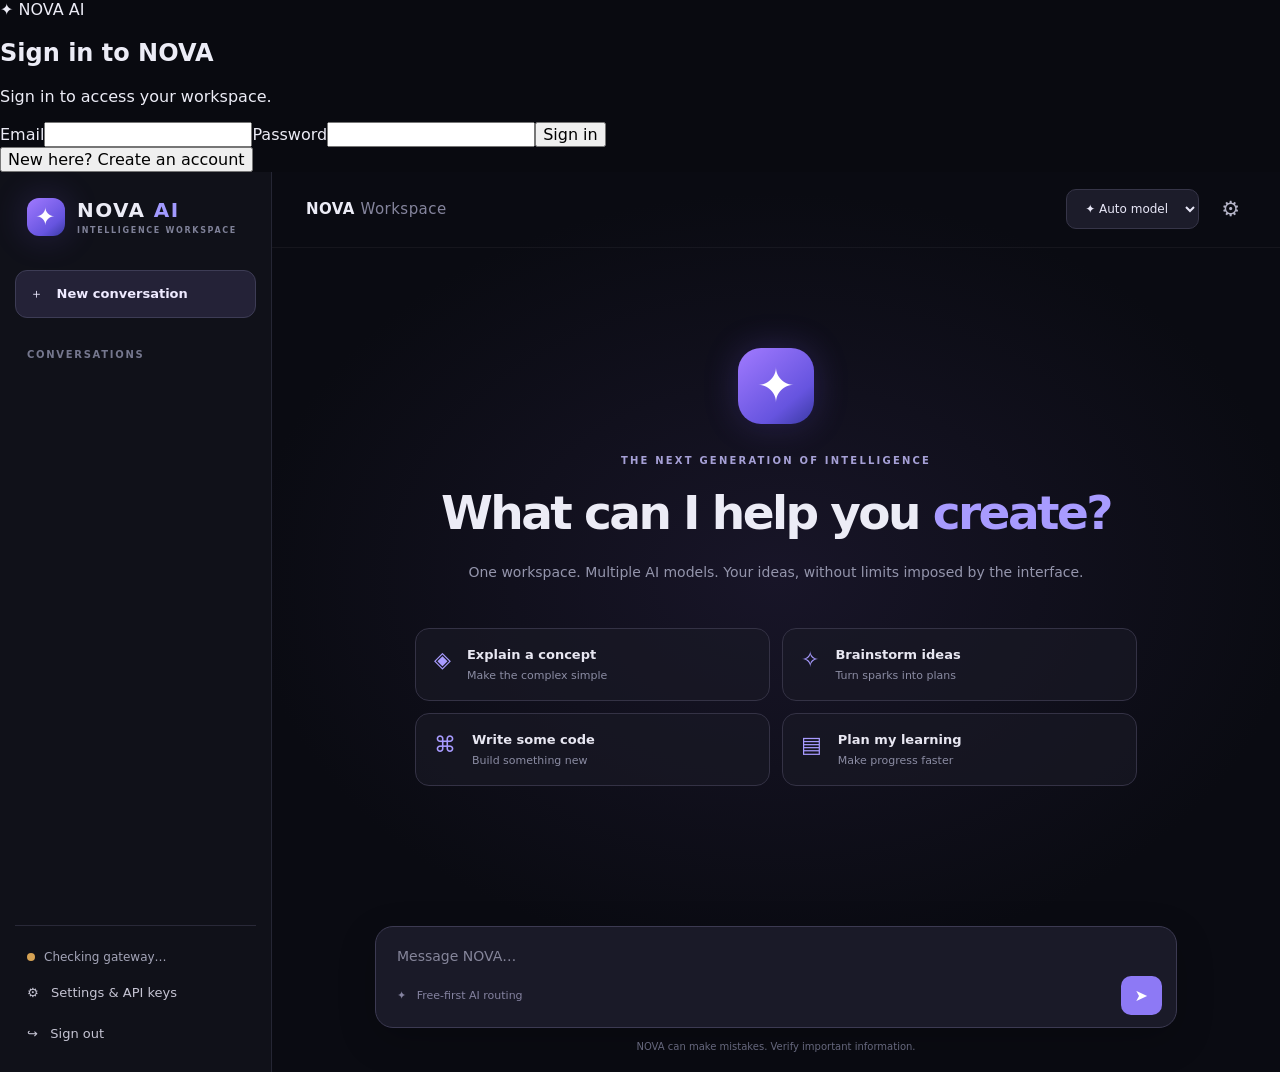
==== frontend/index.html @ 5a1a6cc8 "Remove account creation from workspace settings" ====
<!doctype html>
<html lang="en"><head><meta charset="UTF-8"><meta name="viewport" content="width=device-width,initial-scale=1"><meta name="theme-color" content="#0a0b12"><meta name="description" content="NOVA AI — one workspace for multiple free-first AI models."><title>NOVA AI — Your AI workspace</title><link rel="stylesheet" href="./styles.css"></head>
<body><section id="authScreen" class="auth-screen"><div class="auth-card"><div class="auth-brand">✦ NOVA <span>AI</span></div><h1 id="authTitle">Sign in to NOVA</h1><p id="authSubtitle">Sign in or create an account to access your workspace.</p><form id="authForm"><label>Email</label><input id="authEmail" type="email" required autocomplete="username"><label>Password</label><input id="authPassword" type="password" required autocomplete="current-password"><button id="authSubmit" class="auth-primary" type="submit">Sign in</button></form><button id="authSwitch" class="auth-switch" type="button">New here? Create an account</button><div id="authFeedback"></div></div></section><div class="shell" id="workspace" hidden><aside class="sidebar" id="sidebar"><div class="brand"><div class="brand-mark">✦</div><div>NOVA <span>AI</span><small>INTELLIGENCE WORKSPACE</small></div><button class="icon mobile-only" id="closeSidebar" aria-label="Close menu">×</button></div><button id="newChat" class="new-chat">＋ &nbsp; New conversation</button><div class="section-title">CONVERSATIONS</div><div id="history" class="history"></div><div class="sidebar-bottom"><div class="small-status"><span class="status-dot"></span><span id="connection">Checking gateway…</span></div><button class="settings-trigger" id="openSettings">⚙ &nbsp; Settings & API keys</button><button class="settings-trigger" id="signOut">↪ &nbsp; Sign out</button></div></aside><div class="overlay" id="overlay"></div>
<main class="main"><header class="topbar"><button class="icon mobile-only" id="openSidebar" aria-label="Open menu">☰</button><div class="header-title">NOVA <span>Workspace</span></div><div class="top-actions"><select id="model" aria-label="Choose AI model"><option value="auto">✦ Auto model</option></select><button id="openSettingsTop" class="icon" title="Settings" aria-label="Settings">⚙</button></div></header>
<div id="chat" class="chat"><div class="welcome" id="welcome"><div class="hero-mark">✦</div><div class="eyebrow">THE NEXT GENERATION OF INTELLIGENCE</div><h1>What can I help you <em>create?</em></h1><p>One workspace. Multiple AI models. Your ideas, without limits imposed by the interface.</p><div class="suggestions"><button data-prompt="Explain a difficult concept in simple terms">◈ <span>Explain a concept<small>Make the complex simple</small></span></button><button data-prompt="Help me brainstorm a creative app idea">✧ <span>Brainstorm ideas<small>Turn sparks into plans</small></span></button><button data-prompt="Help me write clean Python code for a useful project">⌘ <span>Write some code<small>Build something new</small></span></button><button data-prompt="Create a detailed study plan for my next exam">▤ <span>Plan my learning<small>Make progress faster</small></span></button></div></div><div id="messages" class="messages" aria-live="polite"></div></div>
<div class="composer-area"><form id="chatForm" class="composer"><textarea id="prompt" rows="1" placeholder="Message NOVA…" aria-label="Message NOVA" required></textarea><div class="composer-bottom"><div class="composer-hint">✦ &nbsp; Free-first AI routing</div><button id="send" type="submit" aria-label="Send message">➤</button></div></form><p class="disclaimer">NOVA can make mistakes. Verify important information.</p></div></main></div>
<dialog id="settings"><form method="dialog" class="settings-head"><h2>Workspace settings</h2><button class="icon" aria-label="Close">×</button></form><div class="settings-body"><p class="muted">Connect to your own NOVA gateway. Secrets are held in this tab's memory only and are cleared on refresh.</p><label for="apiUrl">Gateway URL</label><input id="apiUrl" type="url" placeholder="http://localhost:8000"><p id="accountStatus" class="muted">Signed in.</p><h3>Bring your own provider keys</h3><p class="muted">Only enter keys when you trust your gateway. Keys are sent directly to the configured gateway over HTTPS (or localhost HTTP).</p><div id="providerInputs"></div><button class="primary" id="saveSettings">Save for this tab</button><div id="settingsFeedback" role="status"></div><h3>Gateway status</h3><div id="providers" class="provider-list">Not connected</div></div></dialog><script src="./app.js" defer></script></body></html>
---- frontend/styles.css ----
:root{font-family:Inter,ui-sans-serif,system-ui,-apple-system,"Segoe UI",sans-serif;color:#ececf6;background:#090a10;font-synthesis:none}*{box-sizing:border-box}body{margin:0}button,input,textarea,select{font:inherit}button{cursor:pointer}button:disabled{opacity:.5;cursor:not-allowed}.shell{display:flex;height:100dvh;min-height:480px}.sidebar{width:272px;flex-shrink:0;background:#101119;border-right:1px solid #252634;display:flex;flex-direction:column;padding:26px 15px 18px}.brand{display:flex;align-items:center;gap:12px;font-size:20px;font-weight:850;letter-spacing:.07em;padding:0 12px 34px}.brand span{color:#a29aff}.brand small{display:block;font-size:8px;letter-spacing:.21em;color:#7f8198;margin-top:4px}.brand-mark,.hero-mark{display:grid;place-items:center;color:white;background:linear-gradient(140deg,#a17aff,#6654df 70%,#3939a2);box-shadow:0 0 35px #7b5cf23b}.brand-mark{height:38px;width:38px;border-radius:12px;font-size:24px}.new-chat{border:1px solid #3d3c55;color:#eeeaff;background:#242237;border-radius:12px;text-align:left;padding:14px;font-size:13px;font-weight:650}.new-chat:hover,.history button:hover{background:#302d45}.section-title{font-size:10px;font-weight:750;color:#75778e;letter-spacing:.17em;margin:31px 12px 13px}.history{overflow:auto;flex:1;display:flex;flex-direction:column;gap:4px}.history button{width:100%;border:0;border-radius:10px;background:transparent;color:#a6a7b9;padding:12px;text-align:left;overflow:hidden;text-overflow:ellipsis;white-space:nowrap;font-size:13px}.history button.active{background:#252438;color:#fff}.sidebar-bottom{border-top:1px solid #292938;padding-top:16px}.small-status{display:flex;gap:9px;align-items:center;font-size:12px;color:#a3a4b7;padding:8px 12px}.status-dot{width:8px;height:8px;border-radius:50%;background:#d5a254}.status-dot.online{background:#59d4a3}.settings-trigger{background:none;border:0;color:#c5c4d3;text-align:left;padding:13px 12px;width:100%;font-size:13px}.main{flex:1;min-width:0;display:flex;flex-direction:column;background:radial-gradient(ellipse 55% 45% at 50% 45%,#181528 0%,#0a0b12 95%)}.topbar{height:76px;border-bottom:1px solid #ffffff0c;display:flex;align-items:center;justify-content:space-between;padding:0 34px}.header-title{font-weight:800;letter-spacing:.03em;font-size:15px}.header-title span{font-weight:450;color:#85859d}.top-actions{display:flex;align-items:center;gap:16px}select{background:#1c1c2a;color:#e8e7f7;border:1px solid #363548;border-radius:10px;padding:11px 14px;max-width:240px;font-size:12px}.icon{background:transparent;border:0;color:#b4b3c6;font-size:21px;padding:6px}.chat{overflow-y:auto;flex:1;min-height:0;display:flex;flex-direction:column}.welcome{margin:auto;padding:50px 24px 20px;text-align:center;width:100%;max-width:770px}.hero-mark{width:76px;height:76px;border-radius:23px;font-size:47px;margin:0 auto 31px}.eyebrow{font-size:10px;color:#a6a0d6;letter-spacing:.22em;font-weight:800}.welcome h1{font-size:clamp(30px,4vw,47px);letter-spacing:-.055em;line-height:1.2;font-weight:700;margin:19px 0}.welcome em{font-style:normal;color:#a89bff}.welcome p{font-size:14px;color:#9495ac;line-height:1.8}.suggestions{display:grid;grid-template-columns:repeat(2,1fr);gap:12px;margin-top:43px}.suggestions button{background:#191925a6;border:1px solid #343245;border-radius:14px;color:#a89bff;text-align:left;padding:18px;display:flex;gap:16px;font-size:22px}.suggestions button:hover{border-color:#7f70b9;background:#232135}.suggestions span{font-size:13px;color:#e8e7f2;font-weight:650}.suggestions small{display:block;color:#8b8ca3;font-size:11px;font-weight:400;margin-top:7px}.messages{width:min(100%,850px);margin:0 auto;padding:30px 24px;display:flex;flex-direction:column;gap:28px}.message{max-width:90%;line-height:1.75;font-size:14px;overflow-wrap:anywhere;white-space:pre-wrap}.message.user{align-self:flex-end;background:#2c2945;border:1px solid #4b426c;border-radius:18px 18px 4px 18px;padding:14px 18px}.message.assistant{align-self:flex-start;padding:6px 2px}.message.assistant:before{content:"✦ NOVA";display:block;color:#a79aff;font-size:11px;letter-spacing:.1em;font-weight:800;margin-bottom:9px}.message.error{color:#ffb5bd}.message-meta{display:block;color:#85839c;font-size:10px;margin-top:12px}.composer-area{width:min(100%,850px);padding:10px 24px 20px;margin:0 auto}.composer{background:#1a1a28;border:1px solid #3c3a52;border-radius:18px;padding:13px 14px 12px;box-shadow:0 12px 38px #0003}.composer:focus-within{border-color:#7866b6}.composer textarea{display:block;width:100%;resize:none;max-height:180px;overflow:auto;min-height:36px;background:none;border:0;outline:none;color:white;padding:8px 7px;font-size:14px}.composer textarea::placeholder{color:#85859a}.composer-bottom{display:flex;justify-content:space-between;align-items:center}.composer-hint{font-size:11px;color:#8583a0;padding-left:7px}.composer button,.primary{border:0;border-radius:10px;background:#8d79f5;color:#fff;padding:10px 14px;font-weight:750}.composer button:hover,.primary:hover{background:#a18fff}.disclaimer{text-align:center;color:#66677d;font-size:10px;margin:13px 0 0}.mobile-only{display:none}.overlay{display:none}dialog{background:#151622;border:1px solid #3a3951;border-radius:18px;color:#efeffa;width:min(500px,calc(100vw - 24px));max-height:88vh;padding:0;box-shadow:0 25px 80px #000a}dialog::backdrop{background:#05050bc9}.settings-head{display:flex;justify-content:space-between;align-items:center;border-bottom:1px solid #333245;padding:16px 22px}.settings-head h2{font-size:18px;margin:0}.settings-body{padding:22px;overflow:auto;max-height:calc(88vh - 65px)}.settings-body label{display:block;font-size:12px;margin:17px 0 7px;color:#d4d2e6}.settings-body input{width:100%;background:#202130;border:1px solid #414056;border-radius:9px;padding:12px;color:#fff;outline:none}.settings-body input:focus{border-color:#9584e9}.settings-body h3{font-size:14px;margin:24px 0 8px}.muted{font-size:12px;line-height:1.7;color:#9999ae}.primary{margin-top:20px;width:100%}.provider-list{font-size:12px;line-height:2;color:#a8a6bf}#settingsFeedback{font-size:12px;color:#a89bff;margin-top:12px}@media(max-width:740px){.sidebar{position:fixed;z-index:5;left:0;top:0;bottom:0;transform:translateX(-100%);transition:transform .2s;width:280px}.sidebar.open{transform:translateX(0)}.overlay.show{display:block;position:fixed;inset:0;background:#0009;z-index:4}.mobile-only{display:block}.brand .mobile-only{margin-left:auto}.topbar{padding:0 17px;height:66px;gap:12px}.header-title{margin-right:auto;font-size:13px}.top-actions{gap:5px}select{max-width:145px;padding:9px 5px}.welcome{padding:28px 17px}.welcome h1{font-size:31px}.suggestions{gap:8px;margin-top:27px}.suggestions button{padding:13px 9px;gap:8px;font-size:17px}.suggestions span{font-size:11px}.suggestions small{font-size:10px}.composer-area{padding:8px 12px 12px}.messages{padding:24px 17px}.message{max-width:96%}}
/* NOVA account controls */
.account-actions{display:flex;flex-wrap:wrap;gap:10px;align-items:center;margin-top:16px}
.account-actions button{appearance:none;-webkit-appearance:none;border:1px solid #48465f;border-radius:10px;background:#242337;color:#e9e7f8;padding:11px 18px;min-height:44px;font-size:13px;font-weight:650;line-height:1.2;transition:background .15s,border-color .15s,transform .15s}
.account-actions button:hover{background:#302d49;border-color:#7770a6}
.account-actions button:active{transform:translateY(1px)}
.account-actions #registerAccount{flex:1 0 100%;border-color:transparent;background:#8d79f5;color:#fff;font-size:14px}
.account-actions #registerAccount:hover{background:#a18fff}
.account-actions #loginAccount{background:#29273d;border-color:#635b8b;color:#f1efff}
.account-actions #logoutAccount{background:transparent;border-color:#48465f;color:#b9b7ca}
#accountStatus{min-height:22px;margin-top:12px;font-size:12px;line-height:1.6;color:#aaa7c2;overflow-wrap:anywhere}
@media(max-width:740px){.account-actions{gap:8px}.account-actions button{flex:1 1 auto;min-width:0}.account-actions #registerAccount{flex-basis:100%}}
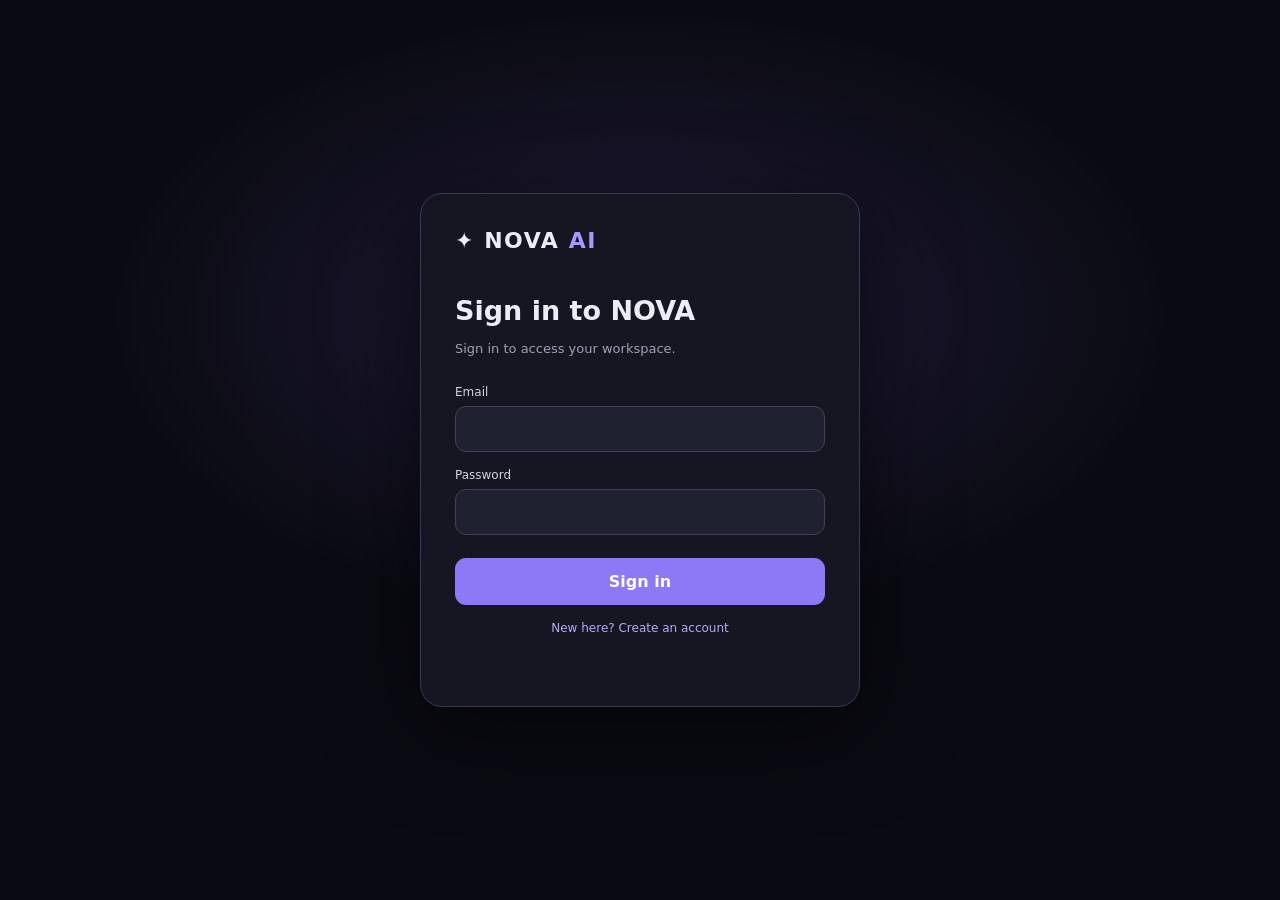
==== commit 73775316: "Add opt-in remember provider keys setting" ====
--- a/frontend/index.html
+++ b/frontend/index.html
@@ -4,4 +4,4 @@
 <main class="main"><header class="topbar"><button class="icon mobile-only" id="openSidebar" aria-label="Open menu">☰</button><div class="header-title">NOVA <span>Workspace</span></div><div class="top-actions"><select id="model" aria-label="Choose AI model"><option value="auto">✦ Auto model</option></select><button id="openSettingsTop" class="icon" title="Settings" aria-label="Settings">⚙</button></div></header>
 <div id="chat" class="chat"><div class="welcome" id="welcome"><div class="hero-mark">✦</div><div class="eyebrow">THE NEXT GENERATION OF INTELLIGENCE</div><h1>What can I help you <em>create?</em></h1><p>One workspace. Multiple AI models. Your ideas, without limits imposed by the interface.</p><div class="suggestions"><button data-prompt="Explain a difficult concept in simple terms">◈ <span>Explain a concept<small>Make the complex simple</small></span></button><button data-prompt="Help me brainstorm a creative app idea">✧ <span>Brainstorm ideas<small>Turn sparks into plans</small></span></button><button data-prompt="Help me write clean Python code for a useful project">⌘ <span>Write some code<small>Build something new</small></span></button><button data-prompt="Create a detailed study plan for my next exam">▤ <span>Plan my learning<small>Make progress faster</small></span></button></div></div><div id="messages" class="messages" aria-live="polite"></div></div>
 <div class="composer-area"><form id="chatForm" class="composer"><textarea id="prompt" rows="1" placeholder="Message NOVA…" aria-label="Message NOVA" required></textarea><div class="composer-bottom"><div class="composer-hint">✦ &nbsp; Free-first AI routing</div><button id="send" type="submit" aria-label="Send message">➤</button></div></form><p class="disclaimer">NOVA can make mistakes. Verify important information.</p></div></main></div>
-<dialog id="settings"><form method="dialog" class="settings-head"><h2>Workspace settings</h2><button class="icon" aria-label="Close">×</button></form><div class="settings-body"><p class="muted">Connect to your own NOVA gateway. Secrets are held in this tab's memory only and are cleared on refresh.</p><label for="apiUrl">Gateway URL</label><input id="apiUrl" type="url" placeholder="http://localhost:8000"><p id="accountStatus" class="muted">Signed in.</p><h3>Bring your own provider keys</h3><p class="muted">Only enter keys when you trust your gateway. Keys are sent directly to the configured gateway over HTTPS (or localhost HTTP).</p><div id="providerInputs"></div><button class="primary" id="saveSettings">Save for this tab</button><div id="settingsFeedback" role="status"></div><h3>Gateway status</h3><div id="providers" class="provider-list">Not connected</div></div></dialog><script src="./app.js" defer></script></body></html>+<dialog id="settings"><form method="dialog" class="settings-head"><h2>Workspace settings</h2><button class="icon" aria-label="Close">×</button></form><div class="settings-body"><p class="muted">Connect to your own NOVA gateway. Secrets are held in this tab's memory only and are cleared on refresh.</p><label for="apiUrl">Gateway URL</label><input id="apiUrl" type="url" placeholder="http://localhost:8000"><p id="accountStatus" class="muted">Signed in.</p><h3>Bring your own provider keys</h3><p class="muted">Provider keys are sent to your gateway over HTTPS. You can optionally remember them in this browser for this account. Browser storage is not encrypted, so only enable this on a device you trust.</p><label class="remember-keys"><input id="rememberProviderKeys" type="checkbox" checked> Remember provider keys on this device</label><div id="providerInputs"></div><button class="primary" id="saveSettings">Save settings</button><div id="settingsFeedback" role="status"></div><h3>Gateway status</h3><div id="providers" class="provider-list">Not connected</div></div></dialog><script src="./app.js" defer></script></body></html>
--- a/frontend/styles.css
+++ b/frontend/styles.css
@@ -10,3 +10,12 @@
 .account-actions #logoutAccount{background:transparent;border-color:#48465f;color:#b9b7ca}
 #accountStatus{min-height:22px;margin-top:12px;font-size:12px;line-height:1.6;color:#aaa7c2;overflow-wrap:anywhere}
 @media(max-width:740px){.account-actions{gap:8px}.account-actions button{flex:1 1 auto;min-width:0}.account-actions #registerAccount{flex-basis:100%}}
+
+.auth-screen{min-height:100dvh;display:grid;place-items:center;padding:24px;background:radial-gradient(ellipse 55% 45% at 50% 35%,#211b3a 0%,#0a0b12 75%)}
+.auth-card{width:min(440px,100%);padding:34px;background:#151622;border:1px solid #39364f;border-radius:22px;box-shadow:0 24px 90px #0008}
+.auth-brand{font-size:22px;font-weight:850;letter-spacing:.07em;margin-bottom:42px}.auth-brand span{color:#a29aff}
+.auth-card h1{font-size:27px;margin:12px 0}.auth-card p{font-size:13px;color:#a09fb5;line-height:1.7;margin:0 0 25px}
+.auth-card label{display:block;font-size:12px;color:#d4d2e6;margin:16px 0 7px}.auth-card input{width:100%;background:#202130;border:1px solid #414056;border-radius:11px;padding:14px;color:#fff;outline:none;font-size:14px}.auth-card input:focus{border-color:#9584e9}
+.auth-primary{width:100%;border:0;border-radius:11px;background:#8d79f5;color:white;padding:14px;font-weight:750;margin-top:23px}.auth-switch{display:block;width:100%;border:0;background:transparent;color:#b6aaff;padding:16px 8px 5px;font-size:12px}
+#authFeedback{min-height:22px;color:#ffb5bd;font-size:12px;margin-top:10px}[hidden]{display:none!important}
+@media(max-width:520px){.auth-screen{padding:16px}.auth-card{padding:26px 22px;border-radius:18px}}
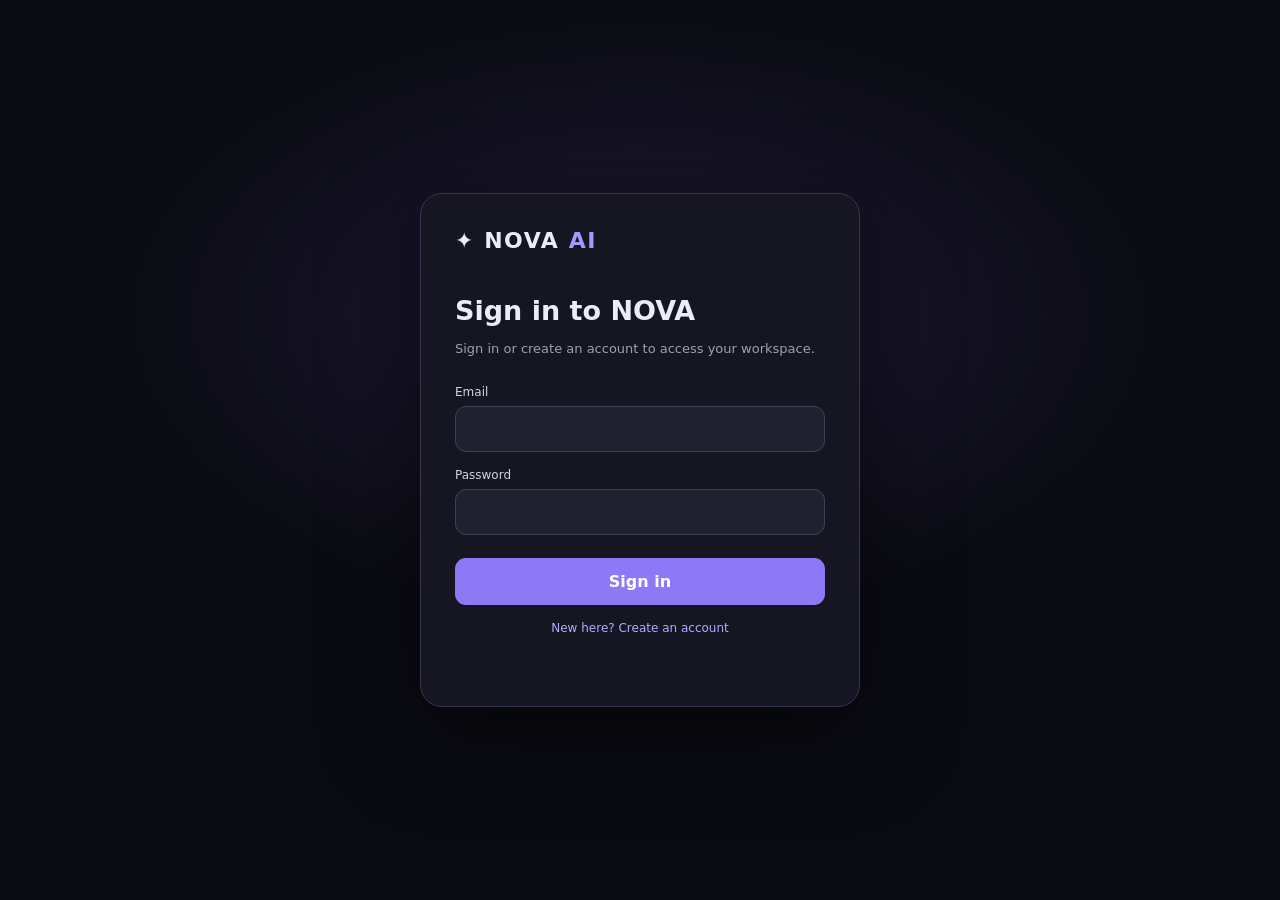
==== commit 74a8b8ff: "Remove admin-only Answer Guard controls from user settings" ====
--- a/frontend/index.html
+++ b/frontend/index.html
@@ -1,7 +1,7 @@
 <!doctype html>
 <html lang="en"><head><meta charset="UTF-8"><meta name="viewport" content="width=device-width,initial-scale=1"><meta name="theme-color" content="#0a0b12"><meta name="description" content="NOVA AI — one workspace for multiple free-first AI models."><title>NOVA AI — Your AI workspace</title><link rel="stylesheet" href="./styles.css"></head>
 <body><section id="authScreen" class="auth-screen"><div class="auth-card"><div class="auth-brand">✦ NOVA <span>AI</span></div><h1 id="authTitle">Sign in to NOVA</h1><p id="authSubtitle">Sign in or create an account to access your workspace.</p><form id="authForm"><label>Email</label><input id="authEmail" type="email" required autocomplete="username"><label>Password</label><input id="authPassword" type="password" required autocomplete="current-password"><button id="authSubmit" class="auth-primary" type="submit">Sign in</button></form><button id="authSwitch" class="auth-switch" type="button">New here? Create an account</button><div id="authFeedback"></div></div></section><div class="shell" id="workspace" hidden><aside class="sidebar" id="sidebar"><div class="brand"><div class="brand-mark">✦</div><div>NOVA <span>AI</span><small>INTELLIGENCE WORKSPACE</small></div><button class="icon mobile-only" id="closeSidebar" aria-label="Close menu">×</button></div><button id="newChat" class="new-chat">＋ &nbsp; New conversation</button><div class="section-title">CONVERSATIONS</div><div id="history" class="history"></div><div class="sidebar-bottom"><div class="small-status"><span class="status-dot"></span><span id="connection">Checking gateway…</span></div><button class="settings-trigger" id="openSettings">⚙ &nbsp; Settings & API keys</button><button class="settings-trigger" id="signOut">↪ &nbsp; Sign out</button></div></aside><div class="overlay" id="overlay"></div>
-<main class="main"><header class="topbar"><button class="icon mobile-only" id="openSidebar" aria-label="Open menu">☰</button><div class="header-title">NOVA <span>Workspace</span></div><div class="top-actions"><select id="model" aria-label="Choose AI model"><option value="auto">✦ Auto model</option></select><button id="openSettingsTop" class="icon" title="Settings" aria-label="Settings">⚙</button></div></header>
+<main class="main"><header class="topbar"><button class="icon mobile-only" id="openSidebar" aria-label="Open menu">☰</button><div class="header-title">NOVA <span>Workspace</span></div><div class="top-actions"><select id="model" aria-label="Choose AI model"><option value="auto">✦ Auto model</option></select><button id="openBrain" class="brain-trigger" type="button">✧ Brain</button><button id="openSettingsTop" class="icon" title="Settings" aria-label="Settings">⚙</button></div></header>
 <div id="chat" class="chat"><div class="welcome" id="welcome"><div class="hero-mark">✦</div><div class="eyebrow">THE NEXT GENERATION OF INTELLIGENCE</div><h1>What can I help you <em>create?</em></h1><p>One workspace. Multiple AI models. Your ideas, without limits imposed by the interface.</p><div class="suggestions"><button data-prompt="Explain a difficult concept in simple terms">◈ <span>Explain a concept<small>Make the complex simple</small></span></button><button data-prompt="Help me brainstorm a creative app idea">✧ <span>Brainstorm ideas<small>Turn sparks into plans</small></span></button><button data-prompt="Help me write clean Python code for a useful project">⌘ <span>Write some code<small>Build something new</small></span></button><button data-prompt="Create a detailed study plan for my next exam">▤ <span>Plan my learning<small>Make progress faster</small></span></button></div></div><div id="messages" class="messages" aria-live="polite"></div></div>
 <div class="composer-area"><form id="chatForm" class="composer"><textarea id="prompt" rows="1" placeholder="Message NOVA…" aria-label="Message NOVA" required></textarea><div class="composer-bottom"><div class="composer-hint">✦ &nbsp; Free-first AI routing</div><button id="send" type="submit" aria-label="Send message">➤</button></div></form><p class="disclaimer">NOVA can make mistakes. Verify important information.</p></div></main></div>
-<dialog id="settings"><form method="dialog" class="settings-head"><h2>Workspace settings</h2><button class="icon" aria-label="Close">×</button></form><div class="settings-body"><p class="muted">Connect to your own NOVA gateway. Secrets are held in this tab's memory only and are cleared on refresh.</p><label for="apiUrl">Gateway URL</label><input id="apiUrl" type="url" placeholder="http://localhost:8000"><p id="accountStatus" class="muted">Signed in.</p><h3>Bring your own provider keys</h3><p class="muted">Provider keys are sent to your gateway over HTTPS. You can optionally remember them in this browser for this account. Browser storage is not encrypted, so only enable this on a device you trust.</p><label class="remember-keys"><input id="rememberProviderKeys" type="checkbox" checked> Remember provider keys on this device</label><div id="providerInputs"></div><button class="primary" id="saveSettings">Save settings</button><div id="settingsFeedback" role="status"></div><h3>Gateway status</h3><div id="providers" class="provider-list">Not connected</div></div></dialog><script src="./app.js" defer></script></body></html>+<dialog id="settings"><form method="dialog" class="settings-head"><h2>Workspace settings</h2><button class="icon" aria-label="Close">×</button></form><div class="settings-body"><p class="muted">NOVA unified gateway settings. Provider credentials are managed centrally by the NOVA administrator.</p><label for="apiUrl">Gateway URL</label><input id="apiUrl" type="url" placeholder="http://localhost:8000"><p id="accountStatus" class="muted">Signed in.</p><h3>AI providers</h3><p class="muted">NOVA manages provider credentials centrally. You do not need to enter API keys here.</p><div id="providerInputs" hidden></div><button class="primary" id="saveSettings">Save settings</button><div id="settingsFeedback" role="status"></div><h3>Gateway status</h3><div id="providers" class="provider-list">Not connected</div></div></dialog><dialog id="brainDialog" class="brain-dialog"><form method="dialog" class="settings-head"><h2>✧ NOVA Brain</h2><button class="icon" aria-label="Close">×</button></form><div class="settings-body"><p class="muted">Persistent memory helps a replacement model continue your work. Memories are private to your account.</p><h3>Conversation handoff</h3><p id="brainConversation" class="muted"></p><label for="checkpointEditor">Checkpoint for this conversation</label><textarea id="checkpointEditor" rows="8" placeholder="NOVA automatically saves recent conversation context here. You can edit it before the next model handoff."></textarea><button id="saveCheckpoint" class="primary" type="button">Save checkpoint</button><h3>Long-term memories</h3><div id="brainMemories" class="brain-memories"></div><label for="newBrainCategory">Memory category</label><input id="newBrainCategory" placeholder="e.g. project, preference, goal" maxlength="40"><label for="newBrainMemory">Add a memory</label><textarea id="newBrainMemory" rows="3" maxlength="1200" placeholder="Example: NOVA is hosted on Cloudflare Workers and uses D1."></textarea><button id="addBrainMemory" class="primary" type="button">Save memory</button><div id="brainFeedback" role="status"></div></div></dialog><script src="./app.js" defer></script></body></html>
--- a/frontend/styles.css
+++ b/frontend/styles.css
@@ -19,3 +19,4 @@
 .auth-primary{width:100%;border:0;border-radius:11px;background:#8d79f5;color:white;padding:14px;font-weight:750;margin-top:23px}.auth-switch{display:block;width:100%;border:0;background:transparent;color:#b6aaff;padding:16px 8px 5px;font-size:12px}
 #authFeedback{min-height:22px;color:#ffb5bd;font-size:12px;margin-top:10px}[hidden]{display:none!important}
 @media(max-width:520px){.auth-screen{padding:16px}.auth-card{padding:26px 22px;border-radius:18px}}
+\n.brain-trigger{border:1px solid #514a79;background:#25223a;color:#d9d1ff;border-radius:10px;padding:9px 13px;font-size:12px;font-weight:700}.brain-dialog{width:min(620px,calc(100% - 24px));max-height:85dvh;overflow:auto;background:#151622;color:#ececf6;border:1px solid #39364f;border-radius:18px;padding:0}.brain-dialog::backdrop{background:#000b}.brain-dialog .settings-body textarea,.brain-dialog .settings-body input{width:100%;background:#202130;border:1px solid #414056;border-radius:10px;padding:12px;color:#fff;resize:vertical}.brain-dialog .settings-body label{display:block;margin:14px 0 7px;font-size:12px;color:#d4d2e6}.brain-memories{display:grid;gap:8px}.brain-memory{display:flex;gap:12px;justify-content:space-between;align-items:flex-start;padding:12px;border:1px solid #333247;border-radius:10px;background:#1c1c2a}.brain-memory strong{font-size:12px;color:#b8aaff}.brain-memory p{font-size:13px;line-height:1.5;color:#ddd;margin:5px 0 0;white-space:pre-wrap}.brain-memory button{background:transparent;color:#ffabb3;border:1px solid #69404a;border-radius:8px;padding:7px 10px;font-size:11px}.brain-dialog #brainFeedback{margin-top:12px;color:#b8aaff;font-size:12px}
